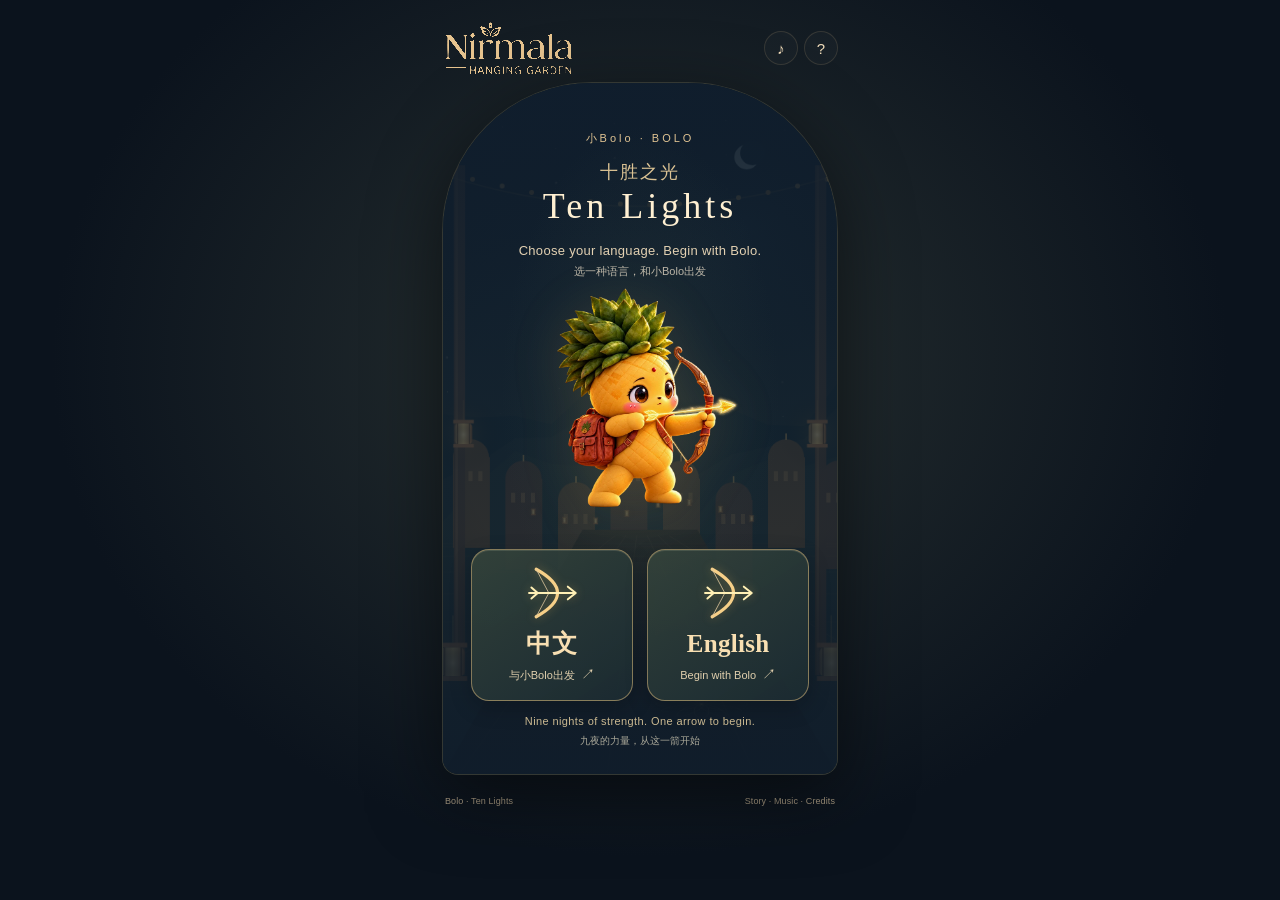
==== en.html @ 1333d68e "Stage tested bilingual Bolo release and lossless audio transfer" ====
<!doctype html>
<html lang="en"><head><meta charset="utf-8"><meta name="viewport" content="width=device-width,initial-scale=1,viewport-fit=cover"><meta name="theme-color" content="#131b24"><meta name="description" content="Gather the strength of nine nights. Let go with ten arrows. Join Bolo for an archery adventure and four minutes of meditation. No download or sign-up needed."><meta property="og:title" content="Bolo · Ten Lights"><meta property="og:description" content="Nine nights of strength. Ten arrows of release. Light up Bolo’s rainbow crown and rest among the stars."><meta property="og:image" content="https://bolo-ten-lights.jovial-fern-0735.chatgpt.site/assets/cosmic-rest.webp"><title>Bolo · Ten Lights</title><link rel="icon" href="assets/favicon.svg"><link rel="stylesheet" href="style.css?v=20261018-font-complete"><link rel="stylesheet" href="en-style.css"><link rel="preload" href="assets/bolo-archer.webp" as="image" fetchpriority="high"></head>
<body>
<main class="shell">
 <header class="top"><a class="wordmark" href="en.html" aria-label="Bolo · Ten Lights home"><img class="brand-logo" loading="lazy" fetchpriority="low" src="assets/nirmala-original.svg" width="133" height="59" alt="Nirmala Hanging Garden"></a><div class="tools"><button id="pause" aria-label="Pause game" hidden>Ⅱ</button><button id="sound" aria-label="Turn on music" aria-pressed="false">♪</button><button id="about" aria-label="Story and how to play">?</button></div></header>
 <nav id="language-switch" class="language-switch" aria-label="Choose game language" hidden><a href="./?journey=1" lang="zh-CN" hreflang="zh-CN">中文</a><a href="en.html?journey=1" lang="en" hreflang="en" aria-current="page">English</a></nav>
 <div class="stage-wrap"><canvas id="stage" width="480" height="840" aria-label="Bolo · Ten Lights game"></canvas>
 <section id="welcome" class="overlay welcome" aria-labelledby="welcome-title">
  <div class="welcome-heading"><div class="eyebrow">小Bolo · BOLO</div><h1 id="welcome-title"><span lang="zh-CN">十胜之光</span>Ten Lights</h1><p>Choose your language. Begin with Bolo.<span lang="zh-CN">选一种语言，和小Bolo出发</span></p></div>
  <div class="welcome-character"><img src="assets/bolo-archer.webp" width="640" height="728" alt="Bolo holding a bow" fetchpriority="high"><i id="welcome-hand" aria-hidden="true"></i></div>
  <div class="journey-choices" aria-label="Choose your language">
   <a id="choose-zh" class="journey-choice" href="./?journey=1" lang="zh-CN" hreflang="zh-CN"><svg id="bow-zh" class="journey-bow" viewBox="0 0 96 78" aria-hidden="true"><path class="bow-curve" d="M28 9Q82 39 28 69"/><path class="bow-string" d="M28 9L44 39 28 69"/><g class="bow-arrow"><path d="M19 39H78M68 31L78 39 68 47M22 32L30 39 22 46"/></g></svg><strong>中文</strong><span>与小Bolo出发 <b aria-hidden="true">↗</b></span></a>
   <a id="choose-en" class="journey-choice" href="en.html?journey=1" lang="en" hreflang="en"><svg id="bow-en" class="journey-bow" viewBox="0 0 96 78" aria-hidden="true"><path class="bow-curve" d="M28 9Q82 39 28 69"/><path class="bow-string" d="M28 9L44 39 28 69"/><g class="bow-arrow"><path d="M19 39H78M68 31L78 39 68 47M22 32L30 39 22 46"/></g></svg><strong>English</strong><span>Begin with Bolo <b aria-hidden="true">↗</b></span></a>
  </div><p class="welcome-footnote">Nine nights of strength. One arrow to begin.<span lang="zh-CN">九夜的力量，从这一箭开始</span></p>
 <svg id="chosen-arrow" viewBox="0 0 84 26" aria-hidden="true" hidden><path d="M5 13H76M65 4L77 13 65 22M7 5L16 13 7 21"/></svg>
 </section>
 <section id="prologue" class="overlay prologue" hidden><div class="prologue-content"><div class="eyebrow">Prologue · After Nine Nights</div><h2 id="story-title" tabindex="-1">After nine nights, why draw a bow?</h2><p id="story-copy">For nine nights, Bolo has practised looking within.
On the tenth day, it is time to turn awareness into action.</p><div class="story-navigation"><span id="story-count">1 / 4</span><button id="story-next" class="subtle">Read on →</button></div></div><div class="prologue-actions"><p class="tiny">New to the nine nights? Your journey can begin here.</p><button id="story-play" class="gold">Skip story · Begin ↗</button><button id="story-sound" class="subtle">♪ Play music</button><p id="story-loadnote" role="status" aria-live="polite"></p></div></section>
 <section id="home" class="overlay home" hidden><div class="eyebrow">Nine Nights to Dawn · Dussehra</div><h1>Ten Lights</h1><p class="intro">The strength of nine nights<br>takes flight in one arrow</p><div class="home-actions"><button id="start" class="gold">Begin with Bolo <span>↗</span></button><p id="loadnote" role="status" aria-live="polite">Tap Begin to start the music and journey</p><p class="tiny">Archery + 4-minute meditation · No download</p></div></section>
 <section id="charge" class="overlay phase" hidden><div class="eyebrow">Act I · Nine Nights of Strength</div><h2>Carry the light<br>of nine nights</h2><p id="nightname">Night One</p><button id="skip" class="subtle">Begin archery →</button></section>
 <section id="hud" hidden><div class="hud-top"><span>Act II · Archery</span><strong id="progress">0 / 10</strong></div><div class="powerline"><span>Inner strength</span><div class="bar"><i id="energy"></i></div></div><div class="aim-note" id="aimnote">Drag to aim · Release to shoot<br><small>Each gold dot is one hit to go</small></div><div class="bottom-controls"><button id="recharge">Hold to recharge</button><button id="easy" aria-pressed="false">Easy mode</button></div></section>
 <section id="ceremony" class="overlay phase" hidden><div class="eyebrow" id="ceremonylabel">Act III · The Bonfire</div><h2 id="ceremonytitle">Let old burdens<br>turn into light</h2><p id="ceremonytext">Ten masks, now laid to rest</p></section>
 <section id="result" class="overlay result" hidden><div class="eyebrow">Among the Stars · Meditation</div><h2>Carry this stillness<br>into your day</h2><p>You and Bolo have awakened ten strengths</p><div id="virtues" class="virtues"></div><div class="result-actions"><button id="replay" class="gold">Play again ↗</button><button id="share" class="subtle">Share with a friend</button><span id="stats" class="tiny"></span></div></section>
 <div id="scene-wait" class="scene-wait" hidden><div class="scene-wait-star" aria-hidden="true">✦</div><p id="scene-wait-text" role="status">Preparing the next scene. One moment…</p><small id="scene-wait-count"></small><button id="scene-retry" class="gold" hidden>Retry scene</button></div>
 <div id="pausepanel" class="pause-panel" hidden><h2>The light will wait</h2><button id="resume" class="gold">Continue the journey</button></div><div id="toast" role="status" aria-live="polite"></div>
 </div>
 <footer><span>Bolo · Ten Lights</span><button id="credits">Story · Music · Credits</button></footer>
 <div id="accessible-targets" class="sr-only" aria-label="Archery targets for keyboard play"></div>
</main>
<dialog id="info"><button id="close" class="close" aria-label="Close information">×</button><div class="eyebrow">About This Little Journey</div><h2>Nine nights of strength.<br>Ten arrows of release.</h2><p>Drag on the screen to aim, then release to shoot. Each mask is named below it; the gold dots above show how many hits remain. When a mask raises its shield, wait until its face appears again. Missing a shot does not end the game. Your strength returns gradually; hold “Recharge” to restore it faster.</p><p>“Easy mode” slows the masks and lowers their shields. Use Tab to select a target below the game, then press Enter to shoot. You can pause and continue at any time.</p><h3>The Story and This Adaptation</h3><p>Some Dussehra / Vijayadashami celebrations mark victory by burning an effigy of Ravana. In this game, Bolo joins a symbolic festival challenge inspired by that tradition.</p><p>The ten masks and their matching strengths are an original framework for reflection, rather than a fixed traditional interpretation of Ravana’s ten heads. When anger or fear arises, we practise making room for our feelings without letting them lead us. The three streams of light and rainbow leaf crown symbolise growth.</p><p>References: <a href="https://southasia.ucla.edu/culture/festivals/dussehra/" target="_blank" rel="noopener">UCLA · Dussehra</a>; <a href="https://www.valmikiramayan.net/utf8/yuddha/sarga107/yuddha_107_prose.htm" target="_blank" rel="noopener">Ramayana · Yuddha Kanda, Chapter 107</a> and <a href="https://www.valmikiramayan.net/utf8/yuddha/sarga108/yuddha_108_prose.htm" target="_blank" rel="noopener">Chapter 108</a>. In the original epic, the heads grow back; the final divine arrow strikes the heart. This game’s individual mask challenges are an adaptation.</p><h3>Music</h3><p>From archery through the bonfire: “Bouncing Adventure2”. From the rising light through the end of meditation: the complete Dussehra Self-Realisation audio, with English original speech and Chinese guidance. Both language versions use this same mix, supplied by the project team, and play it in full.</p><h3>Contact us</h3><p>To share your experience or learn more about Nirmala Hanging Garden, email us:<br><a class="contact-email" href="mailto:nirmalahanginggarden@gmail.com">nirmalahanginggarden@gmail.com</a></p><p class="tiny">Nirmala Hanging Garden · Original character: Bolo<br>No account needed. The game does not collect names, phone numbers or scores.</p></dialog>
<script type="module" src="en-app.js?v=20261018-shared"></script></body></html>
---- style.css ----
@font-face{font-family:GameCJK;src:url(assets/game-cjk.woff?v=20261018-complete) format("woff");font-style:normal;font-weight:600;font-display:swap}
*{box-sizing:border-box} [hidden]{display:none!important} :root{color-scheme:dark;--gold:#eac68c;--ink:#111b23;--dim:#b5afa5}html,body{margin:0;background:#0c141d;color:#f4dfbc;font-family:GameCJK,"PingFang SC","Microsoft YaHei",sans-serif}body{background:radial-gradient(ellipse at 50% 40%,#283131,#0b131d 65%);min-height:100svh}button,a{-webkit-tap-highlight-color:transparent}button{font:inherit;cursor:pointer;border:0;color:inherit}button:focus-visible,a:focus-visible{outline:2px solid #fbd398;outline-offset:4px}button:disabled{cursor:wait;opacity:.6}.shell{max-width:490px;margin:auto;padding:0 12px}.top{height:64px;display:flex;align-items:center;justify-content:space-between}.wordmark{font:20px Georgia,serif;letter-spacing:1px;color:#d2b17f;text-decoration:none;position:relative;padding-left:33px}.sprout{position:absolute;left:0;top:1px;width:25px;height:25px}.garden{display:block;font:7px sans-serif;letter-spacing:2.7px;margin-top:4px}.tools{display:flex;gap:6px}.tools button{height:34px;width:34px;background:#ffffff05;border:1px solid #eac68c24;border-radius:50%;font-size:15px}.tools button[aria-pressed=true]{background:#eac68c20}.stage-wrap{position:relative;aspect-ratio:480/840;background:#15232c;border:1px solid #c797542d;border-radius:160px 160px 18px 18px;overflow:hidden;box-shadow:0 20px 70px #0008}canvas{display:block;width:100%;height:100%;touch-action:none}.overlay{position:absolute;inset:0;pointer-events:none;text-align:center}.overlay button{pointer-events:auto}.eyebrow{font-size:11px;letter-spacing:3px;color:#c6aa81}.home{padding-top:12%}.home h1{font-family:"Songti SC","Noto Serif CJK SC",serif;font-weight:600;font-size:55px;letter-spacing:9px;margin:13px 0 17px;text-shadow:0 3px 20px #0005}.intro{font-size:17px;line-height:1.9;letter-spacing:3px;color:#e2c49a;margin:0}.home-actions{position:absolute;bottom:5%;left:8%;right:8%}.gold{background:linear-gradient(110deg,#e9c58c,#c89052);color:#25211b;border:1px solid #f7d6a3;border-radius:8px;min-height:50px;padding:13px 24px;font-weight:700;font-size:16px;letter-spacing:1px;box-shadow:0 5px 25px #d79a3e20}.gold span{margin-left:24px}.home .gold{width:100%}.tiny{font-size:10px;color:#bbb4a9;line-height:1.7;letter-spacing:1px}#loadnote{font-size:11px;color:#cabb9e;min-height:15px;margin:9px 0 0}.phase{padding:12% 5% 0}.phase h2,.result h2{font-family:"Songti SC","Noto Serif CJK SC",serif;font-weight:600;font-size:31px;line-height:1.5;letter-spacing:4px;margin:17px 0}.phase p{font-size:14px;color:#dec49f;letter-spacing:2px}.subtle{background:transparent;border-bottom:1px solid #c7ac7b60;padding:10px 3px;color:#d3b786;font-size:13px;letter-spacing:1px}.phase .subtle{position:absolute;bottom:5%;left:28%;right:28%}#hud{position:absolute;inset:0;pointer-events:none}.hud-top{position:absolute;top:7%;left:7%;right:7%;display:flex;align-items:center;justify-content:space-between;color:#e5cba2;font-size:12px;letter-spacing:1px}.hud-top strong{font-family:Georgia,serif;font-size:23px;font-weight:400}.powerline{position:absolute;top:12%;left:7%;right:7%;display:flex;align-items:center;gap:14px;font-size:11px;color:#cbb791}.bar{height:5px;flex:1;background:#ffffff16;border-radius:8px;overflow:hidden}.bar i{display:block;width:100%;height:100%;background:linear-gradient(90deg,#ad7c4a,#f3d99e);transition:width .1s linear}.aim-note{position:absolute;bottom:7.5%;left:35%;right:3%;text-align:center;font-size:12px;line-height:1.8;color:#ebd1a8}.aim-note small{font-size:9px;color:#b9b1a3}.bottom-controls{position:absolute;left:6%;right:6%;bottom:2%;display:flex;justify-content:space-between}.bottom-controls button{pointer-events:auto;padding:8px 12px;touch-action:none;border:1px solid #d3ad7144;border-radius:6px;background:#18202899;font-size:11px}.bottom-controls button[aria-pressed=true]{background:#b8864630}#recharge:active{background:#c4954650}.result{padding-top:11%;background:linear-gradient(#0a152268,transparent 38%,transparent 62%,#0a1522e6)}.result h2{font-size:34px;margin-top:13px}.result>p{font-size:12px;letter-spacing:1px}.virtues{position:absolute;bottom:19%;left:8%;right:8%;display:flex;gap:7px;justify-content:center;flex-wrap:wrap}.virtues span{font-size:11px;padding:4px 9px;background:#152328ba;border:1px solid #d6b97940;border-radius:30px}.result-actions{position:absolute;left:9%;right:9%;bottom:2.5%;display:grid;grid-template-columns:1fr 1fr;gap:8px;align-items:center}.result-actions .gold{font-size:13px;min-height:43px;padding:10px}.result-actions .tiny{grid-column:span 2}.pause-panel{position:absolute;inset:0;background:#071019df;display:flex;flex-direction:column;align-items:center;justify-content:center;gap:15px}.pause-panel h2{font-family:serif;letter-spacing:4px;font-weight:400}#toast{position:absolute;bottom:15%;left:10%;right:10%;border:1px solid #dec08b44;border-radius:8px;background:#11202be8;padding:12px;font-size:13px;text-align:center;opacity:0;transition:opacity .15s;pointer-events:none}#toast.show{opacity:1}footer{display:flex;align-items:center;justify-content:space-between;padding:17px 3px 25px;color:#a99b83;font-size:10px;letter-spacing:1px}footer button{background:none;font-size:10px;color:#a99b83}dialog{max-width:430px;width:calc(100% - 30px);max-height:85svh;overflow:auto;background:#17232b;color:#ddcbae;border:1px solid #b5935d66;border-radius:16px;padding:32px 26px;line-height:1.85;font-size:13px}dialog::backdrop{background:#030b13d9}dialog h2{font-family:serif;font-size:24px;font-weight:500;line-height:1.5}dialog h3{font-size:14px;margin-top:28px}dialog a{color:#e6c081}dialog .close{position:absolute;right:14px;top:8px;background:none;font-size:26px;padding:6px}.sr-only{position:absolute;width:1px;height:1px;margin:-1px;overflow:hidden;clip:rect(0,0,0,0);white-space:nowrap}.sr-only:focus-within{position:static;width:auto;height:auto;clip:auto;white-space:normal;display:flex;flex-wrap:wrap;gap:6px;padding-bottom:20px}.sr-only button{background:#273238;padding:8px;border-radius:4px;font-size:12px} @media(min-width:700px){.shell{max-width:420px}.top{height:68px}.stage-wrap{border-radius:150px 150px 16px 16px}.home h1{font-size:49px}.home-actions .gold{font-size:14px}body{padding:14px 0}}@media(prefers-reduced-motion:reduce){*{transition:none!important}}

/* Reserve a quiet heading area above the seated character. */
#ceremony:is([data-phase="grow"],[data-phase="prayer"],[data-phase="cosmos"]){padding:15% 6% 0;background:linear-gradient(to bottom,rgba(7,15,25,.96) 0%,rgba(7,15,25,.94) 22%,rgba(7,15,25,.75) 30%,rgba(7,15,25,0) 40%);}
#ceremony:is([data-phase="grow"],[data-phase="prayer"],[data-phase="cosmos"]) .eyebrow{font-size:12px;line-height:1.6;color:#e8cfaa;letter-spacing:2px;}
#ceremony:is([data-phase="grow"],[data-phase="prayer"],[data-phase="cosmos"]) h2{font-family:GameCJK,"PingFang SC",sans-serif;font-size:clamp(25px,6.5vw,30px);font-weight:600;line-height:1.5;letter-spacing:2px;margin:12px 0 10px;color:#fff0d6;text-shadow:0 2px 8px #000;}
#ceremony:is([data-phase="grow"],[data-phase="prayer"],[data-phase="cosmos"]) p{font-size:15px;line-height:1.8;letter-spacing:1px;color:#fff0d6;margin:0;text-shadow:0 1px 6px #000;}

.wordmark{padding:0;display:flex;align-items:center}.brand-logo{display:block;width:133px;height:59px;object-fit:contain}

.language-switch{display:flex;justify-content:center;gap:4px;width:fit-content;max-width:100%;margin:0 auto 12px;padding:3px;border:1px solid #eac68c40;border-radius:28px;background:#111c26}
.language-switch a{display:flex;align-items:center;justify-content:center;min-width:88px;min-height:44px;padding:8px 18px;border-radius:23px;color:#d8c3a1;text-decoration:none;font:600 14px Arial,"PingFang SC",sans-serif;letter-spacing:.2px}
.language-switch a[aria-current="page"]{background:#eac68c;color:#25211b}
.language-switch a:not([aria-current="page"]):hover{background:#eac68c16;color:#fff0d6}

/* The story is real page content and paints before large images or audio load. */
.prologue{background:linear-gradient(#0b1726f5 0%,#0b1726eb 27%,#0b17264d 45%,transparent 62%,#0b1726f2 91%)}
.prologue-content{position:absolute;top:7%;left:8%;right:8%;text-align:left}
.prologue .eyebrow{font-size:11px;letter-spacing:1.8px;text-align:center}
.prologue h2{font-family:Georgia,"Songti SC",serif;font-size:23px;line-height:1.45;letter-spacing:.4px;text-align:center;margin:14px 0}
#story-copy{white-space:pre-line;min-height:106px;margin:0;font-size:15px;line-height:1.85;color:#f2ddbb;letter-spacing:.3px}
.story-navigation{display:flex;align-items:center;justify-content:space-between;margin-top:1px}
#story-count{font:12px Georgia,serif;color:#c8ad82;letter-spacing:2px}
.story-navigation .subtle{position:static;min-height:40px;padding:6px 10px;font-size:12px}
.prologue-actions{position:absolute;left:8%;right:8%;bottom:2.5%;display:flex;flex-direction:column;align-items:center;gap:5px}
.prologue-actions .tiny{margin:0 0 3px;text-align:center;letter-spacing:.2px}
.prologue-actions .gold{width:100%;font-size:14px;min-height:46px;padding:11px}
.prologue-actions .subtle{font-size:12px;min-height:35px;padding:7px 12px}
#story-loadnote{font-size:11px;line-height:1.5;color:#e6c99a;min-height:0;margin:0;text-align:center}
#story-loadnote:empty{display:none}
.prologue::before,.prologue::after{content:'✦';position:absolute;pointer-events:none;color:#e7c78f;font-size:17px;opacity:.6;animation:story-glimmer 4s ease-in-out infinite}
.prologue::before{left:10%;top:45%}.prologue::after{right:9%;top:60%;animation-delay:-2s;font-size:12px}
@keyframes story-glimmer{0%,100%{opacity:.22;transform:translateY(0) scale(.8)}50%{opacity:.85;transform:translateY(-8px) scale(1.1)}}
html[lang="en"] .prologue h2{font-size:22px;line-height:1.25;letter-spacing:0}
html[lang="en"] #story-copy{font-size:13px;line-height:1.55;letter-spacing:0;min-height:116px}
html[lang="en"] .prologue .eyebrow{font-size:10px;letter-spacing:1px}
@media(max-width:370px){.prologue-content{top:6%;left:7%;right:7%}.prologue h2{font-size:20px;margin:11px 0}#story-copy{font-size:13px;line-height:1.65;min-height:98px}html[lang="en"] .prologue h2{font-size:19px}html[lang="en"] #story-copy{font-size:12px;line-height:1.5;min-height:110px}}
@media(prefers-reduced-motion:reduce){.prologue::before,.prologue::after{animation:none}}

/* Two large bow-and-arrow choices, visible without waiting for game assets. */
.welcome{pointer-events:auto;background:radial-gradient(ellipse at 50% 45%,#465a4b35,transparent 50%),linear-gradient(#101e2ded,#0e1c29a8 65%,#101d2bf5)}
.welcome-heading{position:absolute;top:7%;left:7%;right:7%}
.welcome-heading .eyebrow{font:11px Arial,"PingFang SC",sans-serif;letter-spacing:3px;color:#e0c392}
.welcome h1{font-family:Georgia,"Songti SC",serif;font-weight:500;font-size:36px;line-height:1.15;letter-spacing:4px;margin:13px 0 12px;color:#fff0d2}
.welcome h1 span{display:block;font-size:18px;letter-spacing:2px;line-height:1.5;margin-top:5px;color:#dcc394}
.welcome-heading p{font-size:13px;line-height:1.7;margin:0;color:#e3d1b2;letter-spacing:.3px}
.welcome-heading p span{display:block;font:11px/1.8 Arial,"PingFang SC",sans-serif;color:#bcb6a8;letter-spacing:0}
.welcome-character{position:absolute;top:29%;left:24%;width:52%;aspect-ratio:640/728;filter:drop-shadow(0 10px 26px #f5bb4720)}
.welcome-character img{display:block;width:100%;height:100%;object-fit:contain}
#welcome-hand{position:absolute;left:82%;top:57%;width:1px;height:1px;pointer-events:none}
#welcome-hand::before,#welcome-hand::after{content:'';position:absolute;left:50%;top:50%;width:15px;height:15px;transform:translate(-50%,-50%) scale(.2);border-radius:50%;opacity:0;background:#fff4b6;box-shadow:0 0 12px 8px #ffe086,0 0 35px 18px #e6b35088}
#welcome-hand.lit::before{animation:arrow-arrival .3s ease-out both}
#welcome-hand.lit::after{width:55px;height:55px;background:repeating-conic-gradient(from 0deg,#ffdf86aa 0deg 2deg,transparent 2deg 45deg);box-shadow:none;animation:arrow-arrival .3s ease-out both}
.journey-choices{position:absolute;left:7%;right:7%;bottom:10.5%;display:grid;grid-template-columns:1fr 1fr;gap:14px}
.journey-choice{display:flex;flex-direction:column;align-items:center;justify-content:center;gap:5px;min-height:140px;padding:12px 6px 15px;color:#f8dfb2;text-decoration:none;border:1px solid #d8b77a8c;border-radius:18px;background:linear-gradient(145deg,#35443be6,#1b2b32f0);box-shadow:inset 0 1px #fff2cf20,0 7px 22px #0003;transition:background .16s,border-color .16s,transform .16s}
.journey-choice:hover,.journey-choice:focus-visible,.journey-choice.selected{border-color:#f8d89a;background:linear-gradient(145deg,#74603b,#273a3b);transform:translateY(-3px)}
.journey-choice strong{font:600 25px/1.2 Georgia,"PingFang SC",serif;letter-spacing:.3px}
.journey-choice span{font:11px/1.5 Arial,"PingFang SC",sans-serif;color:#e0cfad;white-space:nowrap}
.journey-choice b{font-size:14px;margin-left:3px;font-weight:400}
.journey-bow{display:block;width:76px;height:62px;fill:none;stroke:#f6cf88;stroke-width:2.5;stroke-linecap:round;stroke-linejoin:round;filter:drop-shadow(0 0 5px #e6b35055)}
.bow-curve{stroke-width:4}.bow-string{stroke-width:1;stroke:#e2caa0}.bow-arrow{stroke:#fff0b5}
.selected .bow-arrow{opacity:0}.choosing .journey-choice:not(.selected){opacity:.55}
#chosen-arrow{position:absolute;width:84px;height:26px;z-index:5;pointer-events:none;overflow:visible;fill:none;stroke:#fff5c2;stroke-width:2.6;stroke-linecap:round;stroke-linejoin:round;filter:drop-shadow(0 0 4px #fff2a8) drop-shadow(0 0 12px #ffd463);transform:translate(-50%,-50%)}
.welcome-footnote{position:absolute;bottom:3.5%;left:5%;right:5%;font:11px/1.8 Arial,"PingFang SC",sans-serif;letter-spacing:.4px;margin:0;color:#cbb991}
.welcome-footnote span{display:block;font-size:10px;letter-spacing:0;color:#aaa899}
@keyframes arrow-arrival{0%{opacity:.2;transform:translate(-50%,-50%) scale(.4)}65%{opacity:1;transform:translate(-50%,-50%) scale(1.4)}100%{opacity:.8;transform:translate(-50%,-50%) scale(1)}}
@media(max-width:370px){.welcome h1{font-size:31px;margin:10px 0 8px}.welcome h1 span{font-size:16px;margin-top:3px}.welcome-heading p{font-size:12px}.welcome-heading p span{font-size:10px}.journey-choices{gap:10px}.journey-choice{min-height:121px;padding:8px 4px 11px;gap:3px}.journey-bow{width:64px;height:52px}.journey-choice strong{font-size:23px}.journey-choice span{font-size:10px}.welcome-footnote{font-size:10px}.welcome-footnote span{font-size:9px}}
@media(prefers-reduced-motion:reduce){#welcome-hand.lit::before,#welcome-hand.lit::after{animation:none;opacity:1;transform:translate(-50%,-50%)}}
.scene-wait{position:absolute;inset:32% 7% auto;padding:24px 15px;display:flex;flex-direction:column;align-items:center;gap:12px;border:1px solid #dfbd7555;border-radius:18px;background:#0d1b2aee;text-align:center;color:#f5dfb9}
.scene-wait p{font-size:14px;line-height:1.7;margin:0}.scene-wait small{font:11px Arial,sans-serif;color:#c8b795}.scene-wait .gold{font-size:13px;min-height:44px}.scene-wait-star{font-size:30px;color:#f7d286;animation:story-glimmer 2s ease-in-out infinite}
@media(prefers-reduced-motion:reduce){.scene-wait-star{animation:none}}

/* Keep the contact address readable on narrow phones. */
dialog .contact-email{max-width:100%;overflow-wrap:anywhere}

/* Match the bundled Chinese face and keep fallback text at the same weight. */
html[lang="zh-CN"] body{font-weight:600}
---- en-style.css ----
/* English typography only; the original artwork and layout stay in place. */
html[lang="en"] body{font-family:Arial,Helvetica,sans-serif}
.eyebrow{letter-spacing:1px;font-size:10px;line-height:1.5}
.home h1{font-family:Georgia,serif;font-size:clamp(34px,9vw,44px);letter-spacing:1px;line-height:1.15;margin:14px 0 16px}
.intro{font-size:15px;line-height:1.7;letter-spacing:.3px}
.tiny{letter-spacing:.15px}
.gold{letter-spacing:.3px}
.phase h2,.result h2{font-family:Georgia,serif;font-size:clamp(24px,6.3vw,30px);line-height:1.3;letter-spacing:.3px;margin:14px 0}
.phase p{font-size:13px;letter-spacing:.2px}
.phase .subtle{left:21%;right:21%}
.hud-top{letter-spacing:.3px}
.powerline{gap:12px}
.aim-note{font-size:11px;line-height:1.65}
.aim-note small{font-size:9px}
.result>p{font-size:11px;letter-spacing:0;padding:0 6%;line-height:1.5}
.virtues{gap:6px;bottom:18%;left:6%;right:6%}
.virtues span{padding:4px 8px;font-size:11px}
.result-actions .subtle{font-size:12px;letter-spacing:0}
.pause-panel h2{letter-spacing:.5px;text-align:center}
footer{font-size:9px;letter-spacing:.1px;gap:8px}
footer button{font-size:9px;letter-spacing:.1px;padding:4px 0}
dialog{line-height:1.7}
#ceremony:is([data-phase="grow"],[data-phase="prayer"],[data-phase="cosmos"]) .eyebrow{font-size:10px;letter-spacing:.8px}
#ceremony:is([data-phase="grow"],[data-phase="prayer"],[data-phase="cosmos"]) h2{font-family:Georgia,serif;font-size:clamp(23px,6vw,29px);line-height:1.25;letter-spacing:.2px}
#ceremony:is([data-phase="grow"],[data-phase="prayer"],[data-phase="cosmos"]) p{font-size:12px;line-height:1.5;letter-spacing:0}
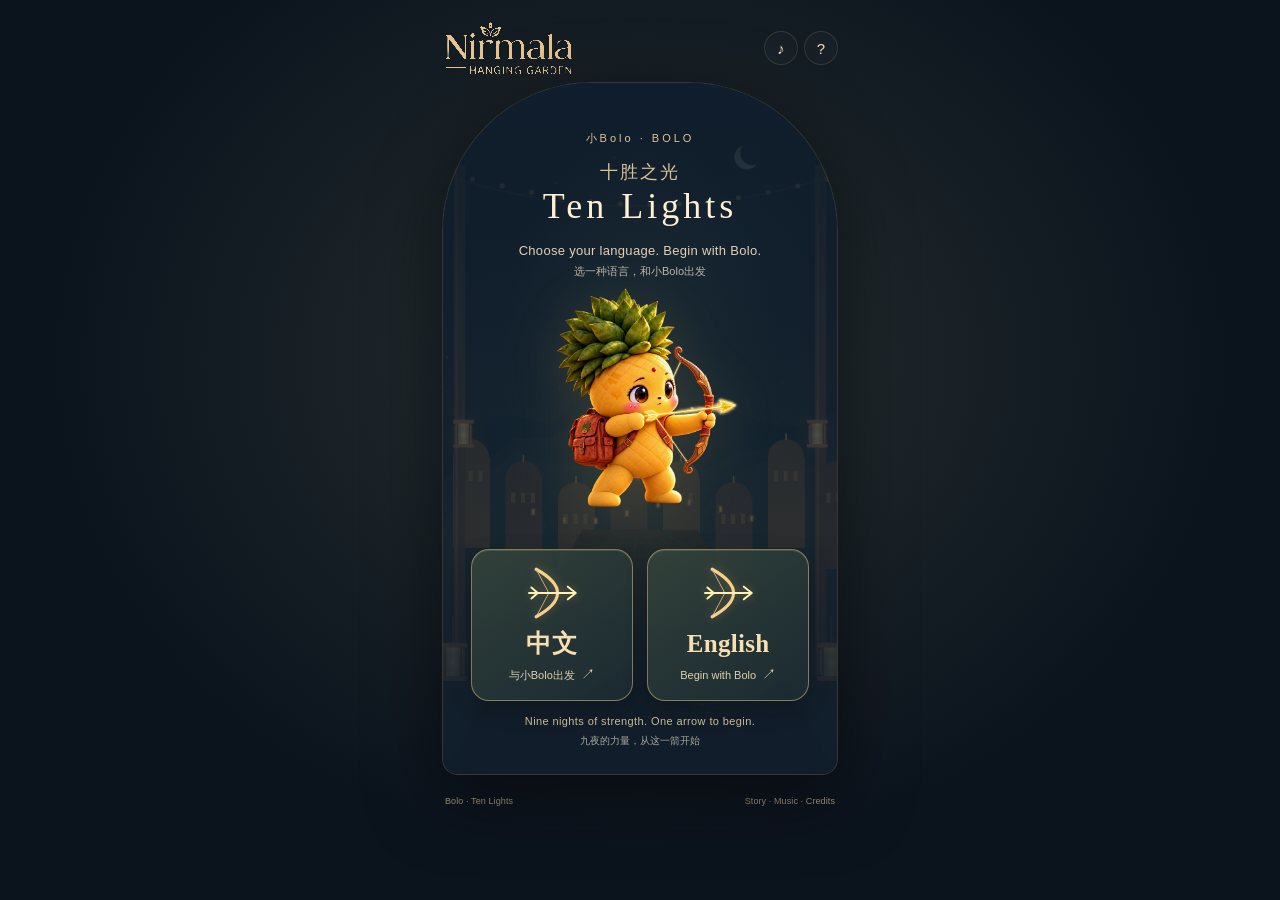
==== commit efa33c50: "Recover opening music after interrupted or stalled loads Retry transient audio failures with bounded" ====
--- a/en.html
+++ b/en.html
@@ -28,4 +28,4 @@
  <div id="accessible-targets" class="sr-only" aria-label="Archery targets for keyboard play"></div>
 </main>
 <dialog id="info"><button id="close" class="close" aria-label="Close information">×</button><div class="eyebrow">About This Little Journey</div><h2>Nine nights of strength.<br>Ten arrows of release.</h2><p>Drag on the screen to aim, then release to shoot. Each mask is named below it; the gold dots above show how many hits remain. When a mask raises its shield, wait until its face appears again. Missing a shot does not end the game. Your strength returns gradually; hold “Recharge” to restore it faster.</p><p>“Easy mode” slows the masks and lowers their shields. Use Tab to select a target below the game, then press Enter to shoot. You can pause and continue at any time.</p><h3>The Story and This Adaptation</h3><p>Some Dussehra / Vijayadashami celebrations mark victory by burning an effigy of Ravana. In this game, Bolo joins a symbolic festival challenge inspired by that tradition.</p><p>The ten masks and their matching strengths are an original framework for reflection, rather than a fixed traditional interpretation of Ravana’s ten heads. When anger or fear arises, we practise making room for our feelings without letting them lead us. The three streams of light and rainbow leaf crown symbolise growth.</p><p>References: <a href="https://southasia.ucla.edu/culture/festivals/dussehra/" target="_blank" rel="noopener">UCLA · Dussehra</a>; <a href="https://www.valmikiramayan.net/utf8/yuddha/sarga107/yuddha_107_prose.htm" target="_blank" rel="noopener">Ramayana · Yuddha Kanda, Chapter 107</a> and <a href="https://www.valmikiramayan.net/utf8/yuddha/sarga108/yuddha_108_prose.htm" target="_blank" rel="noopener">Chapter 108</a>. In the original epic, the heads grow back; the final divine arrow strikes the heart. This game’s individual mask challenges are an adaptation.</p><h3>Music</h3><p>From archery through the bonfire: “Bouncing Adventure2”. From the rising light through the end of meditation: the complete Dussehra Self-Realisation audio, with English original speech and Chinese guidance. Both language versions use this same mix, supplied by the project team, and play it in full.</p><h3>Contact us</h3><p>To share your experience or learn more about Nirmala Hanging Garden, email us:<br><a class="contact-email" href="mailto:nirmalahanginggarden@gmail.com">nirmalahanginggarden@gmail.com</a></p><p class="tiny">Nirmala Hanging Garden · Original character: Bolo<br>No account needed. The game does not collect names, phone numbers or scores.</p></dialog>
-<script type="module" src="en-app.js?v=20261018-shared"></script></body></html>
+<script type="module" src="en-app.js?v=20261019-audio-recovery"></script></body></html>
